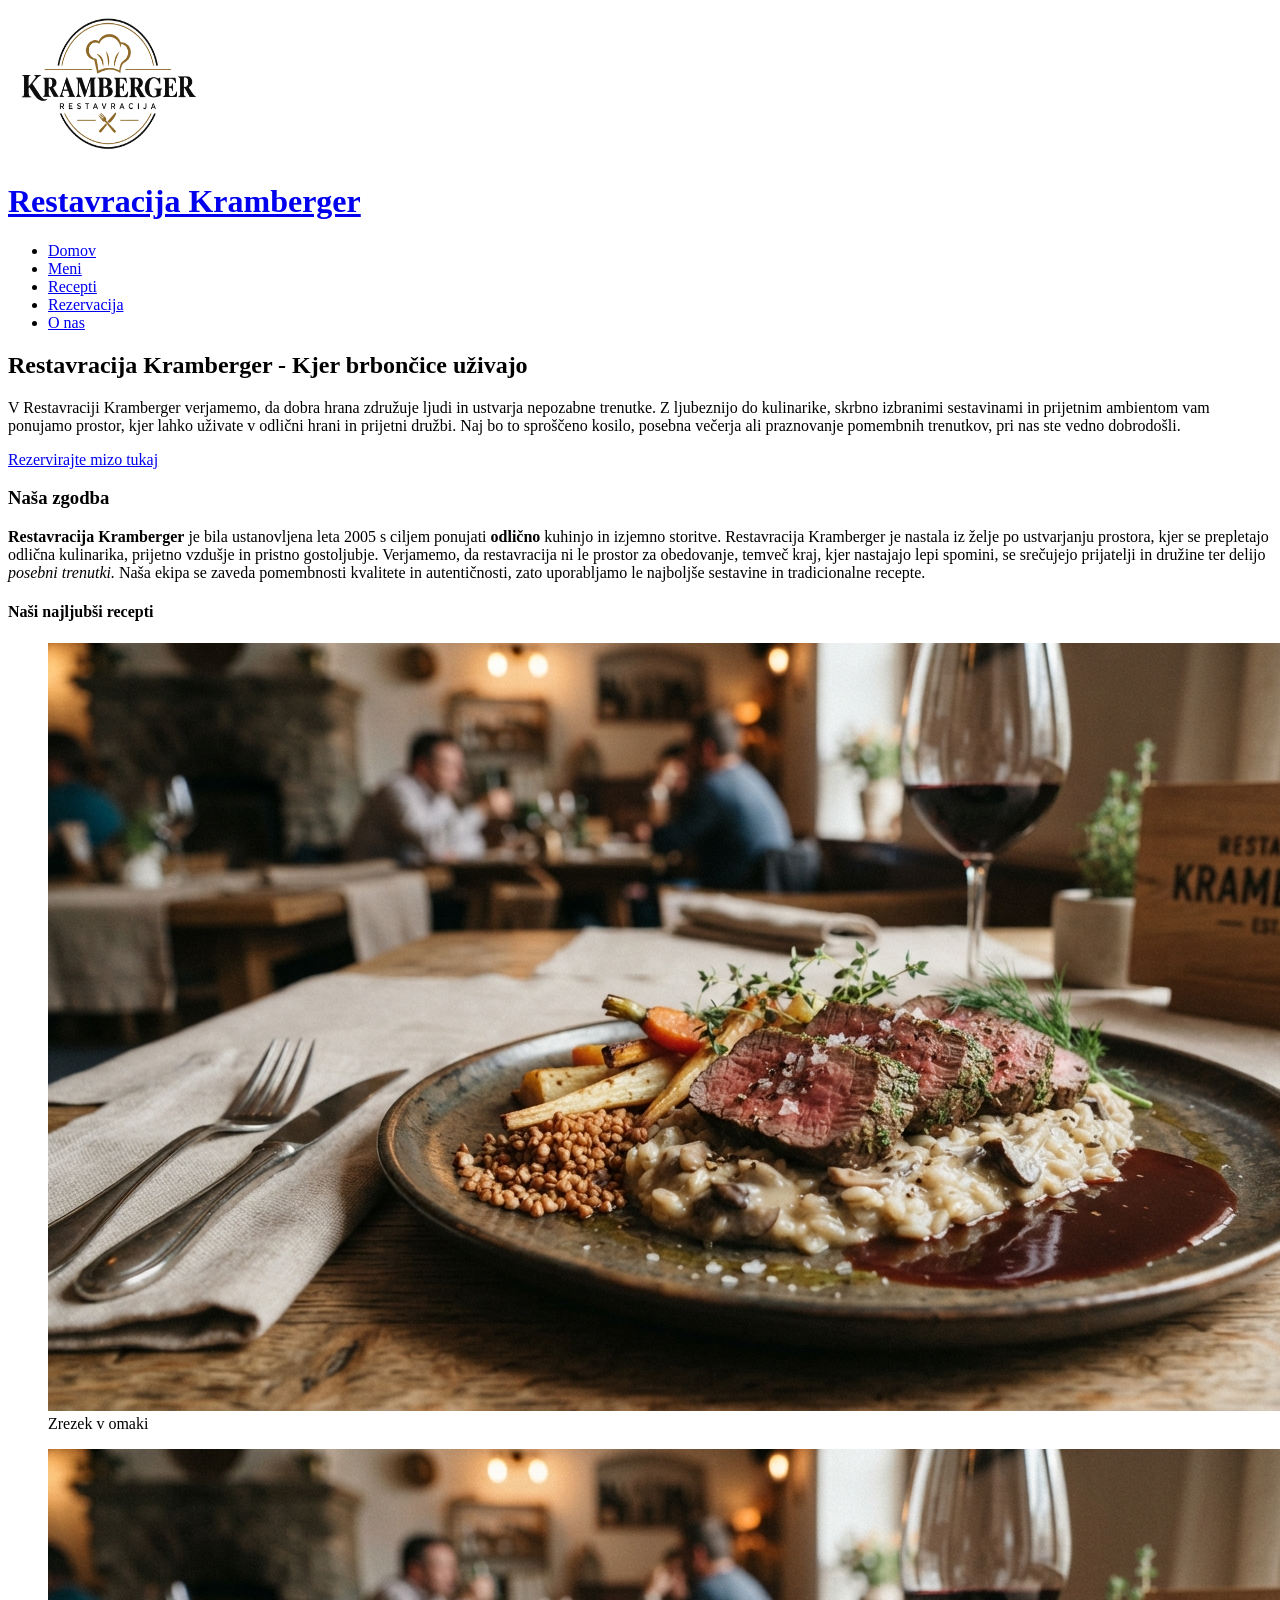
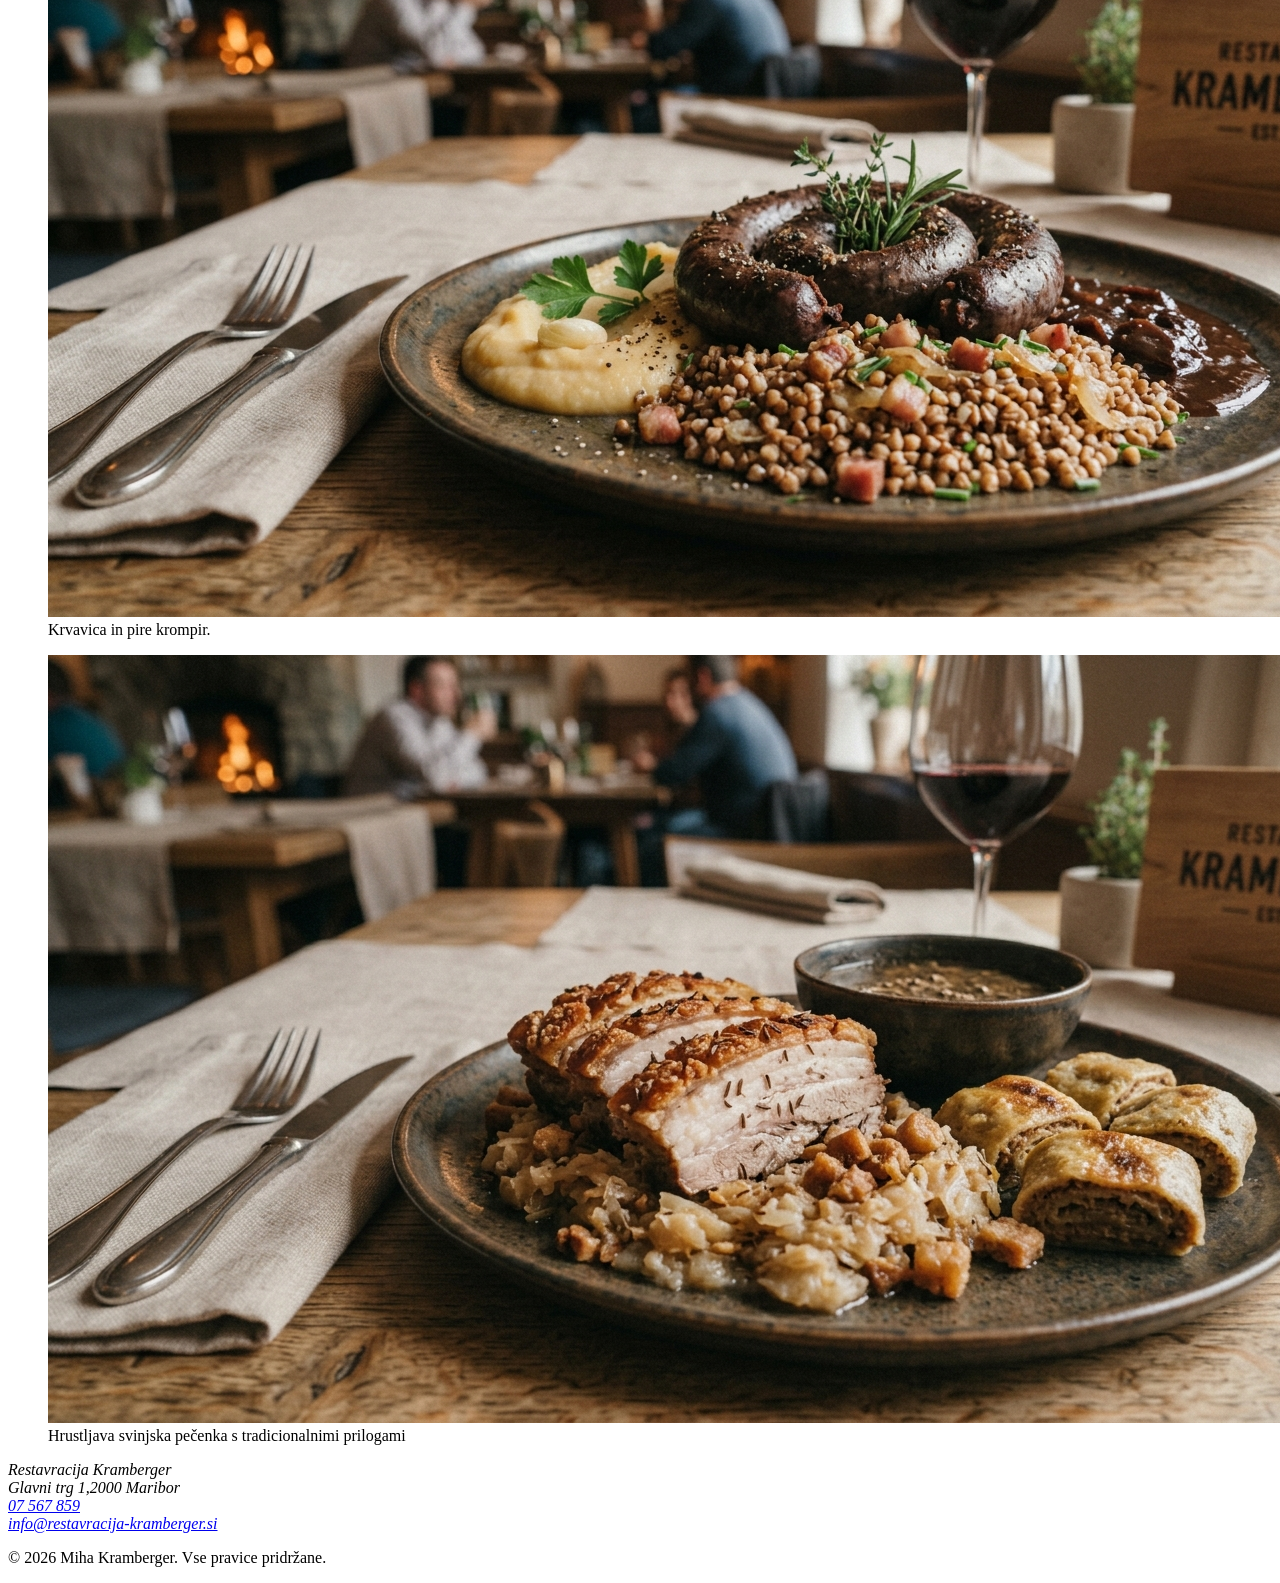
==== index.html @ 54b46d4f "Css osnova" ====
<!DOCTYPE html>
<html lang="sl">
<head>
    <meta charset="UTF-8">                                                      <!--Branje šumnikov-->
    <title>Restavracija Kramberger</title>      
    <meta name ="viewport" content="width=device-width, initial-scale=1.0">     <!--Prikaz na telefonu-->
</head>
<body>

    <header>    
        <a href="index.html">
            <img src="Slike/logo.png" alt="Logo Restavracije Kramberger" height="150" width="200"></a>
            <h1><a href="index.html">Restavracija Kramberger</a></h1>
            <nav>       <!--Navigacija (v bistvu je podobno kot unordered list)-->
                <ul>
                    <li><a href="index.html">Domov</a></li>
                    <li><a href="meni.html">Meni</a></li>
                    <li><a href="recepti.html">Recepti</a></li>
                    <li><a href="rezervacija.html">Rezervacija</a></li>
                    <li><a href="o-nas.html">O nas</a></li>
                </ul>
            </nav>
    </header>
<main>
    <section>   <!--Razdelitev <main>-->
        <h2>Restavracija Kramberger - Kjer brbončice uživajo</h2>

        <p>
            V Restavraciji Kramberger verjamemo, da dobra hrana združuje ljudi in ustvarja nepozabne trenutke. 
            Z ljubeznijo do kulinarike, skrbno izbranimi sestavinami in prijetnim ambientom vam ponujamo prostor, 
            kjer lahko uživate v odlični hrani in prijetni družbi. 
            Naj bo to sproščeno kosilo, posebna večerja ali praznovanje pomembnih trenutkov, pri nas ste vedno dobrodošli.
        </p>

       <a href="rezervacija.html">Rezervirajte mizo tukaj</a>
    </section>
    <section>
        <h3>Naša zgodba</h3>

        <p>
            <strong>Restavracija Kramberger</strong> je bila ustanovljena leta 2005 s ciljem ponujati <strong>odlično</strong> kuhinjo in izjemno storitve. 
            Restavracija Kramberger je nastala iz želje po ustvarjanju prostora, kjer se prepletajo odlična kulinarika, prijetno vzdušje in pristno 
            gostoljubje. Verjamemo, da restavracija ni le prostor za obedovanje, temveč kraj, kjer nastajajo lepi spomini, se srečujejo prijatelji in 
            družine ter delijo <em>posebni trenutki.</em>   <!--tag za ležeči tekst-->
            Naša ekipa se zaveda pomembnosti kvalitete in autentičnosti, zato uporabljamo le najboljše sestavine in tradicionalne recepte.
        </p>

    </section>
    <section>
        <h4>Naši najljubši recepti</h4>

        <article> 
                
            <figure>    
                <img src="Slike/steak.jpg" alt="Slika zrezka">       
                <figcaption>Zrezek v omaki</figcaption>     <!--Opis slike-->
            </figure>
        </article>
        <article>
            <figure>
                <img src="Slike/krvavica.jpg" alt="Slika krvavice s pire krompirom">
                <figcaption>Krvavica in pire krompir.</figcaption>
            </figure>
        </article>
        <article>
            <figure>
                <img src="Slike/svinjskap.jpg" alt="Slika svinjske pečenke s prilogami">
                <figcaption> Hrustljava svinjska pečenka s tradicionalnimi prilogami</figcaption>
            </figure>
        </article>
    </section>    
</main>

<footer>
    <address>       <!--Kontaktni podatki v nogi-->
        Restavracija Kramberger <br>
        Glavni trg 1,2000 Maribor <br>
        <a href="tel:+38612345678"> 07 567 859</a> <br>     <!--tel:+38612345678 omogoči klic prek telefona-->
        <a href="mailto:info@restavracija-kramberger.si">info@restavracija-kramberger.si</a>    <!--mailto:info@restavracija-kramberger.si omogoči pošiljanje e-pošte-->
    </address>
    <p>&copy; 2026 Miha Kramberger. Vse pravice pridržane.</p>      <!--&copy; znak za @-->
</footer>


</body>
</html>
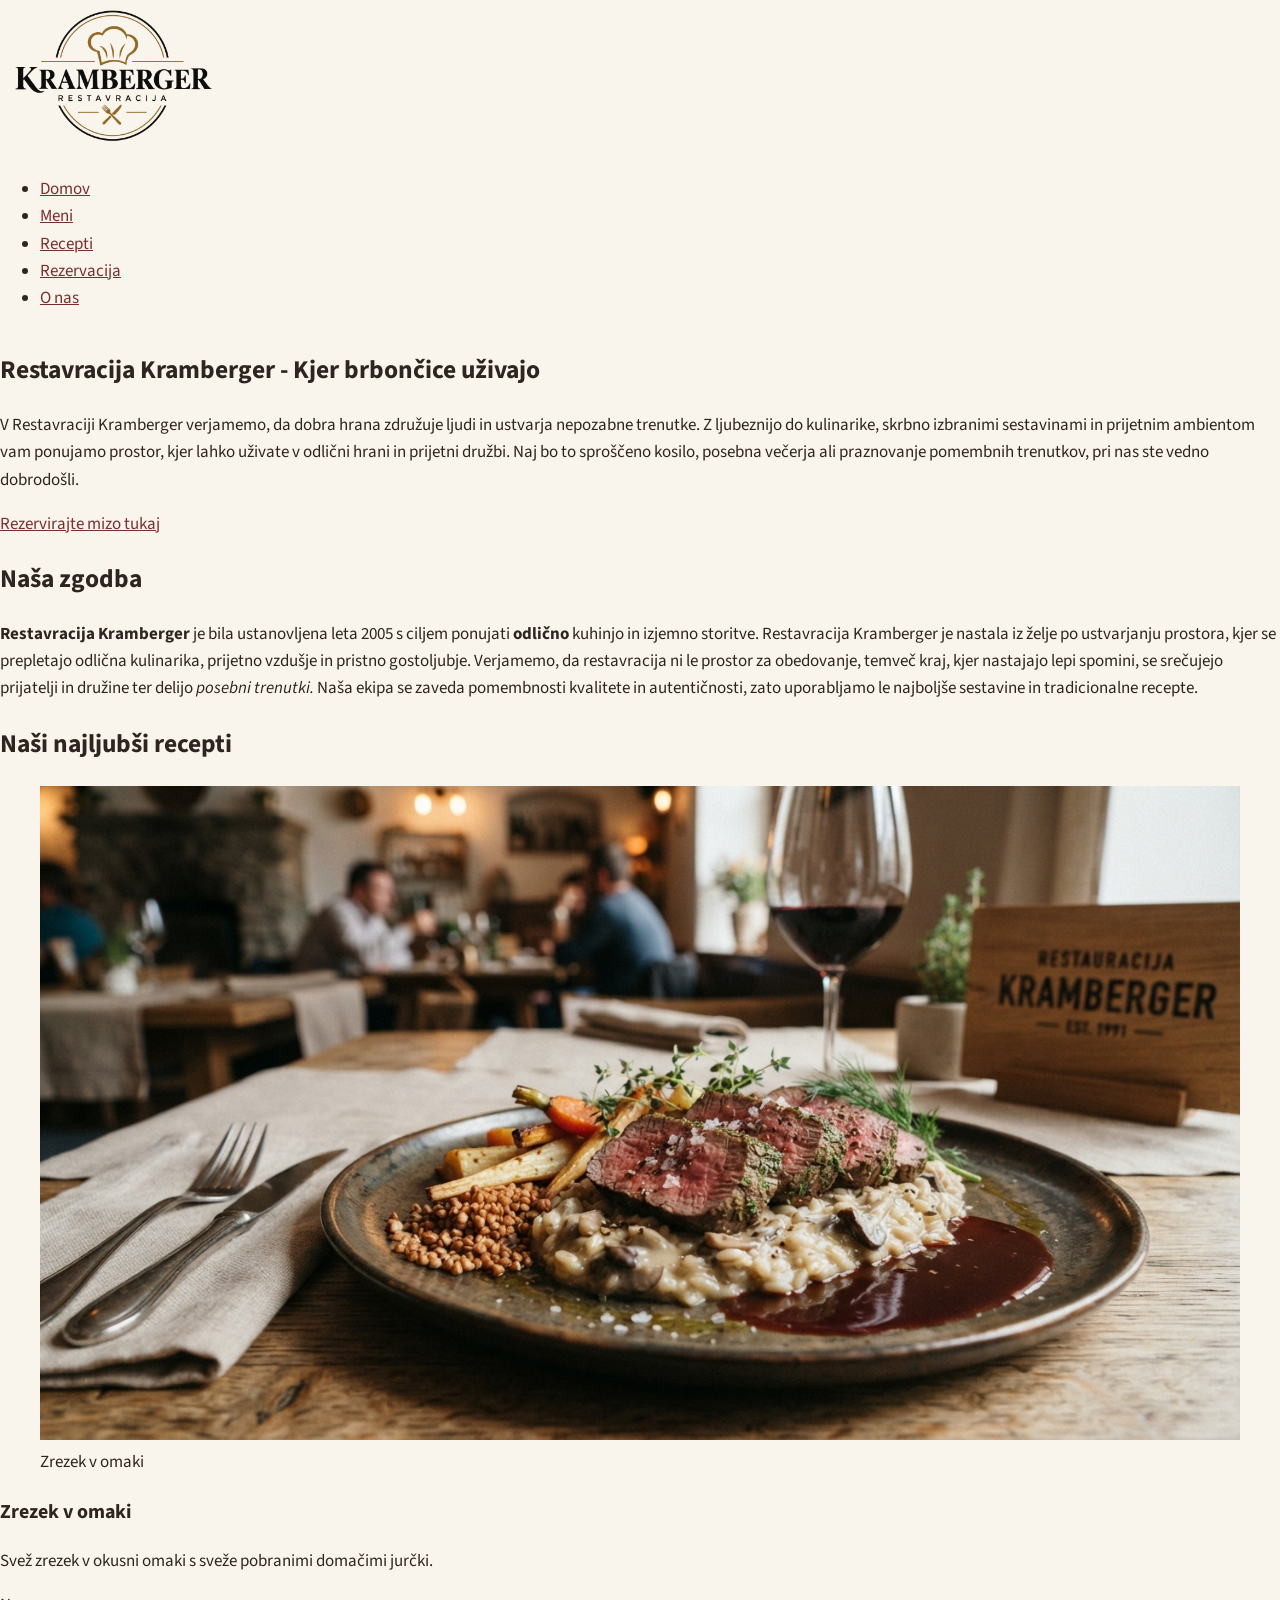
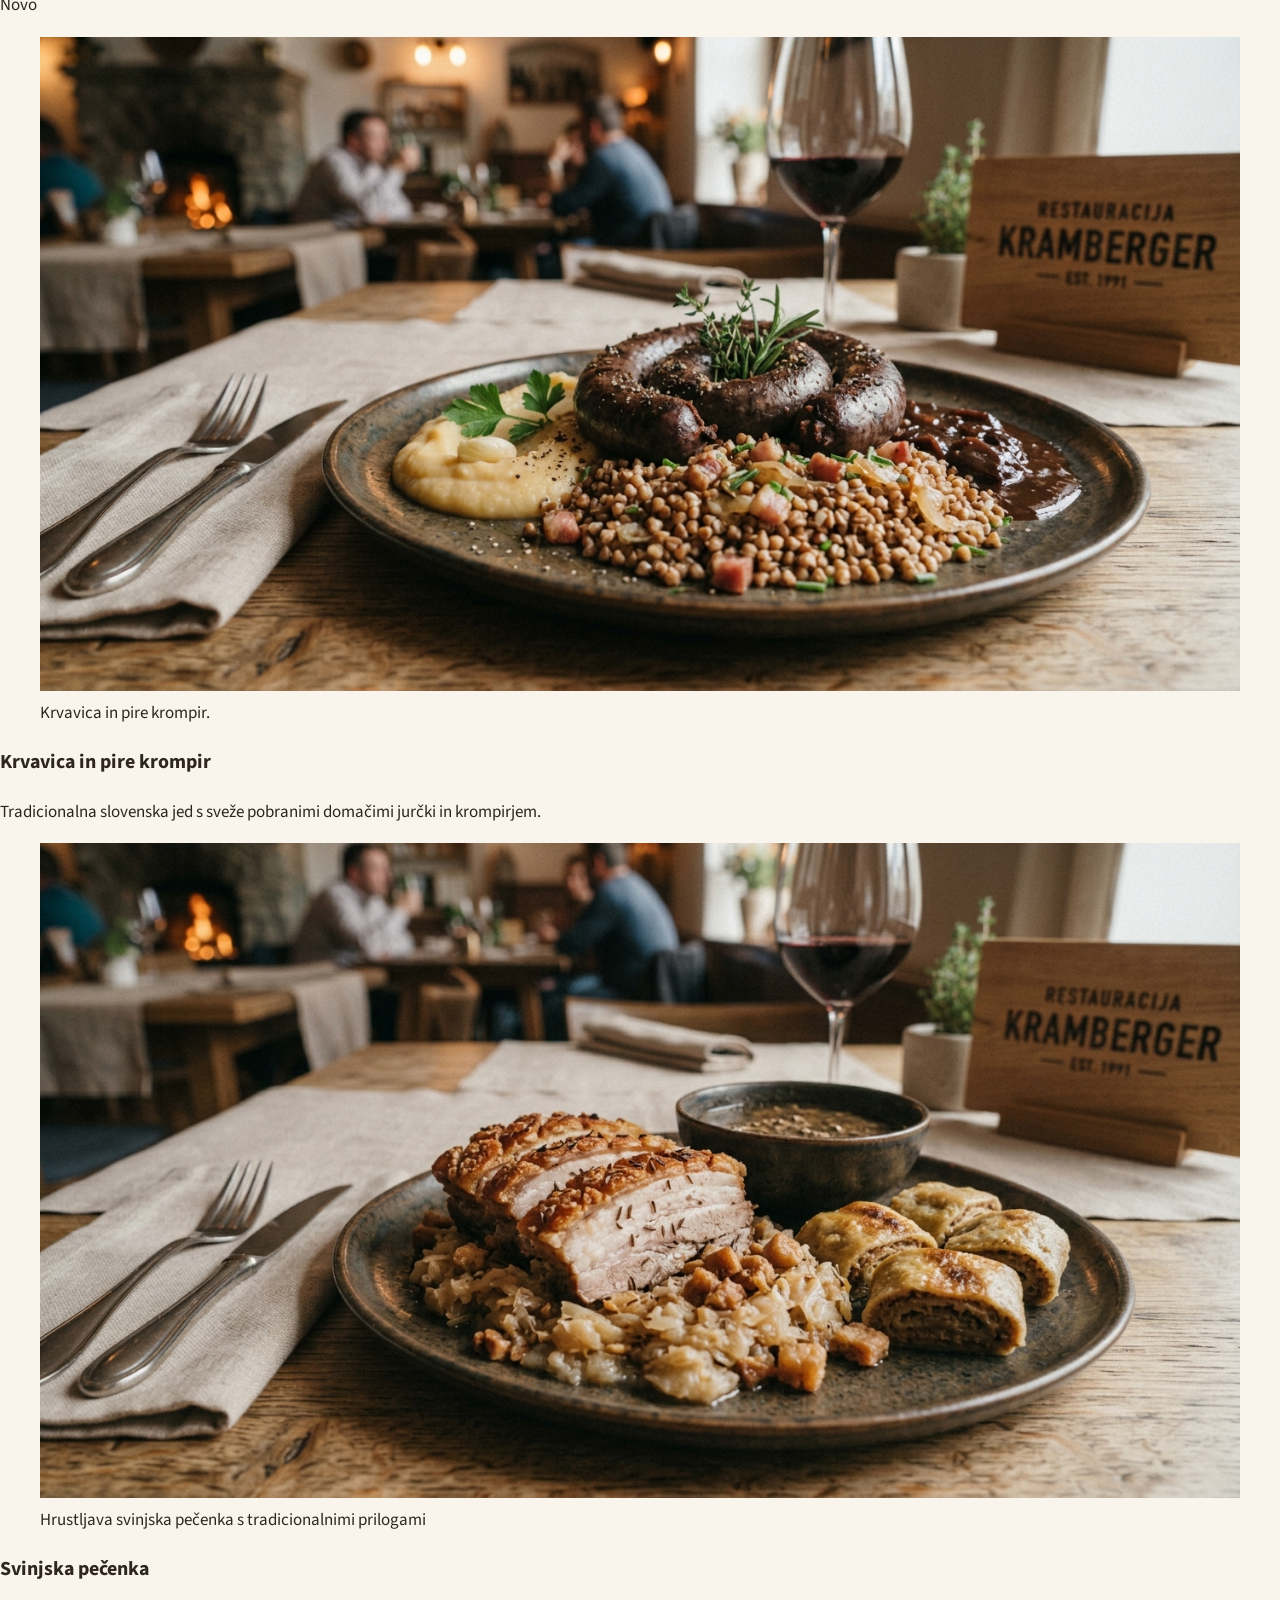
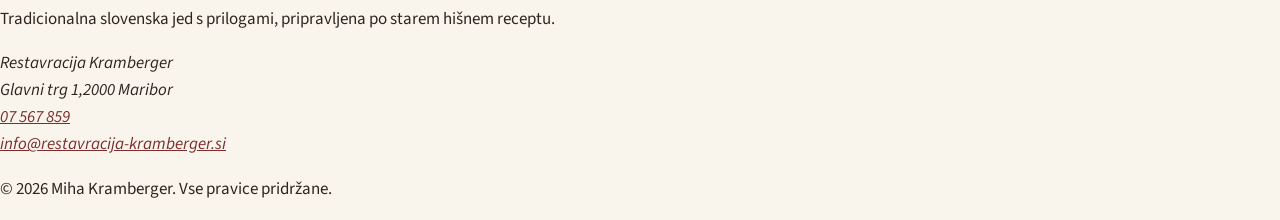
==== commit e82bbde3: "index.html: Dodajanje razredov" ====
--- a/index.html
+++ b/index.html
@@ -2,18 +2,21 @@
 <html lang="sl">
 <head>
     <meta charset="UTF-8">                                                      <!--Branje šumnikov-->
-    <title>Restavracija Kramberger</title>      
+    <title>Restavracija Kramberger</title>
     <meta name ="viewport" content="width=device-width, initial-scale=1.0">     <!--Prikaz na telefonu-->
+    <link rel="preconnect" href="https://fonts.googleapis.com">     <!--Hitrejše nalaganje Google Fonts-->
+    <link rel="preconnect" href="https://fonts.gstatic.com" crossorigin>
+    <link rel="stylesheet" href="https://fonts.googleapis.com/css2?family=Playfair+Display:wght@600;700&family=Source+Sans+3:ital,wght@0,400;0,600;0,700;1,400&display=swap">
+    <link rel="stylesheet" href="css/style.css">    <!--Vključitev stilske datoteke-->
 </head>
 <body>
 
-    <header>    
-        <a href="index.html">
-            <img src="Slike/logo.png" alt="Logo Restavracije Kramberger" height="150" width="200"></a>
-            <h1><a href="index.html">Restavracija Kramberger</a></h1>
+    <header>
+        <a class="logo" href="index.html">
+            <img src="Slike/logo.png" alt="Logo Restavracije Kramberger" height="150" width="225"></a>
             <nav>       <!--Navigacija (v bistvu je podobno kot unordered list)-->
                 <ul>
-                    <li><a href="index.html">Domov</a></li>
+                    <li><a href="index.html" class="aktivno" aria-current="page">Domov</a></li>
                     <li><a href="meni.html">Meni</a></li>
                     <li><a href="recepti.html">Recepti</a></li>
                     <li><a href="rezervacija.html">Rezervacija</a></li>
@@ -22,53 +25,62 @@
             </nav>
     </header>
 <main>
-    <section>   <!--Razdelitev <main>-->
-        <h2>Restavracija Kramberger - Kjer brbončice uživajo</h2>
+    <section class="hero">   <!--Uvodna sekcija s sliko v ozadju-->
+        <h1>Restavracija Kramberger - Kjer brbončice uživajo</h1>
 
         <p>
-            V Restavraciji Kramberger verjamemo, da dobra hrana združuje ljudi in ustvarja nepozabne trenutke. 
-            Z ljubeznijo do kulinarike, skrbno izbranimi sestavinami in prijetnim ambientom vam ponujamo prostor, 
-            kjer lahko uživate v odlični hrani in prijetni družbi. 
+            V Restavraciji Kramberger verjamemo, da dobra hrana združuje ljudi in ustvarja nepozabne trenutke.
+            Z ljubeznijo do kulinarike, skrbno izbranimi sestavinami in prijetnim ambientom vam ponujamo prostor,
+            kjer lahko uživate v odlični hrani in prijetni družbi.
             Naj bo to sproščeno kosilo, posebna večerja ali praznovanje pomembnih trenutkov, pri nas ste vedno dobrodošli.
         </p>
 
-       <a href="rezervacija.html">Rezervirajte mizo tukaj</a>
+       <a class="gumb" href="rezervacija.html">Rezervirajte mizo tukaj</a>
     </section>
     <section>
-        <h3>Naša zgodba</h3>
+        <h2>Naša zgodba</h2>
 
         <p>
-            <strong>Restavracija Kramberger</strong> je bila ustanovljena leta 2005 s ciljem ponujati <strong>odlično</strong> kuhinjo in izjemno storitve. 
-            Restavracija Kramberger je nastala iz želje po ustvarjanju prostora, kjer se prepletajo odlična kulinarika, prijetno vzdušje in pristno 
-            gostoljubje. Verjamemo, da restavracija ni le prostor za obedovanje, temveč kraj, kjer nastajajo lepi spomini, se srečujejo prijatelji in 
+            <strong>Restavracija Kramberger</strong> je bila ustanovljena leta 2005 s ciljem ponujati <strong>odlično</strong> kuhinjo in izjemno storitve.
+            Restavracija Kramberger je nastala iz želje po ustvarjanju prostora, kjer se prepletajo odlična kulinarika, prijetno vzdušje in pristno
+            gostoljubje. Verjamemo, da restavracija ni le prostor za obedovanje, temveč kraj, kjer nastajajo lepi spomini, se srečujejo prijatelji in
             družine ter delijo <em>posebni trenutki.</em>   <!--tag za ležeči tekst-->
             Naša ekipa se zaveda pomembnosti kvalitete in autentičnosti, zato uporabljamo le najboljše sestavine in tradicionalne recepte.
         </p>
 
     </section>
     <section>
-        <h4>Naši najljubši recepti</h4>
+        <h2>Naši najljubši recepti</h2>
 
-        <article> 
-                
-            <figure>    
-                <img src="Slike/steak.jpg" alt="Slika zrezka">       
-                <figcaption>Zrezek v omaki</figcaption>     <!--Opis slike-->
-            </figure>
-        </article>
-        <article>
-            <figure>
-                <img src="Slike/krvavica.jpg" alt="Slika krvavice s pire krompirom">
-                <figcaption>Krvavica in pire krompir.</figcaption>
-            </figure>
-        </article>
-        <article>
-            <figure>
-                <img src="Slike/svinjskap.jpg" alt="Slika svinjske pečenke s prilogami">
-                <figcaption> Hrustljava svinjska pečenka s tradicionalnimi prilogami</figcaption>
-            </figure>
-        </article>
-    </section>    
+        <div class="kartice">   <!--Kartice v mreži (tri v vrsti)-->
+            <article class="kartica">
+
+                <figure>
+                    <img src="Slike/steak.jpg" alt="Slika zrezka">
+                    <figcaption>Zrezek v omaki</figcaption>     <!--Opis slike-->
+                </figure>
+                <h3>Zrezek v omaki</h3>
+                <p>Svež zrezek v okusni omaki s sveže pobranimi domačimi jurčki.</p>
+            </article>
+            <article class="kartica">
+                <span class="znacka">Novo</span>    <!--Značka v zgornjem desnem kotu kartice-->
+                <figure>
+                    <img src="Slike/krvavica.jpg" alt="Slika krvavice s pire krompirjem">
+                    <figcaption>Krvavica in pire krompir.</figcaption>
+                </figure>
+                <h3>Krvavica in pire krompir</h3>
+                <p>Tradicionalna slovenska jed s sveže pobranimi domačimi jurčki in krompirjem.</p>
+            </article>
+            <article class="kartica">
+                <figure>
+                    <img src="Slike/svinjskap.jpg" alt="Slika svinjske pečenke s prilogami">
+                    <figcaption> Hrustljava svinjska pečenka s tradicionalnimi prilogami</figcaption>
+                </figure>
+                <h3>Svinjska pečenka</h3>
+                <p>Tradicionalna slovenska jed s prilogami, pripravljena po starem hišnem receptu.</p>
+            </article>
+        </div>
+    </section>
 </main>
 
 <footer>
@@ -83,4 +95,4 @@
 
 
 </body>
-</html>+</html>
--- a/css/style.css
+++ b/css/style.css
@@ -0,0 +1,71 @@
+
+/* Barve */
+:root {
+    
+    --barva-primarna: #7a2e2e;
+    --barva-primarna-temna: #5a2020;
+    --barva-poudarek: #c8963e;
+    --barva-poudarek-svetla: #e6bd74;
+    --barva-ozadje: #faf5ec;
+    --barva-besedilo: #2e2420;
+
+    --barva-svetlo: #ffffff;
+    --barva-kartica: #ffffff;
+    --barva-glava: #fffaf2;
+    --barva-noga: #2a1b18;
+    --barva-noga-besedilo: #f3e9d8;
+    --barva-obroba: #e3d5bd;
+    --barva-medlo: #6f625a;
+    --barva-vrstica: #f4ece0;
+    --barva-hover: #f6e3bd;
+    --barva-zaprto: #a12a2a;
+    --barva-zaprto-ozadje: #f8e0dc;
+    --barva-prekrivanje: rgba(30, 15, 10, 0.55);
+    --barva-fokus: rgba(200, 150, 62, 0.35);
+
+    /* sence */
+    --senca: 0 2px 10px rgba(46, 36, 32, 0.18);
+    --senca-besedila: 0 2px 6px rgba(0, 0, 0, 0.7);
+
+    /* pisave in mere */
+    --pisava-naslovi: "Playfair Display", Georgia, serif;
+    --pisava-besedilo: "Source Sans 3", Arial, sans-serif;
+    --polmer: 0.75rem;
+    --polmer-gumb: 62.5rem;
+}
+
+/* vsem elementom in tudi njihovim navideznim elementom nastavi border-box */
+*,
+*::before,
+*::after {
+    box-sizing: border-box; 
+}
+
+html {
+    scroll-behavior: smooth;
+    scroll-padding-top: 7rem;   /* sticky glava ne prekrije cilja sidra */
+}
+
+body {
+    display: flex;
+    flex-direction: column;
+    min-height: 100vh;
+    margin: 0;
+    font-family: var(--pisava-besedilo);
+    font-size: 1.0625rem;
+    line-height: 1.6;
+    color: var(--barva-besedilo);
+    background-color: var(--barva-ozadje);
+}
+
+a {
+    color: var(--barva-primarna);
+}
+
+a:hover {
+    color: var(--barva-primarna-temna);
+}
+
+img {
+    max-width: 100%;
+}
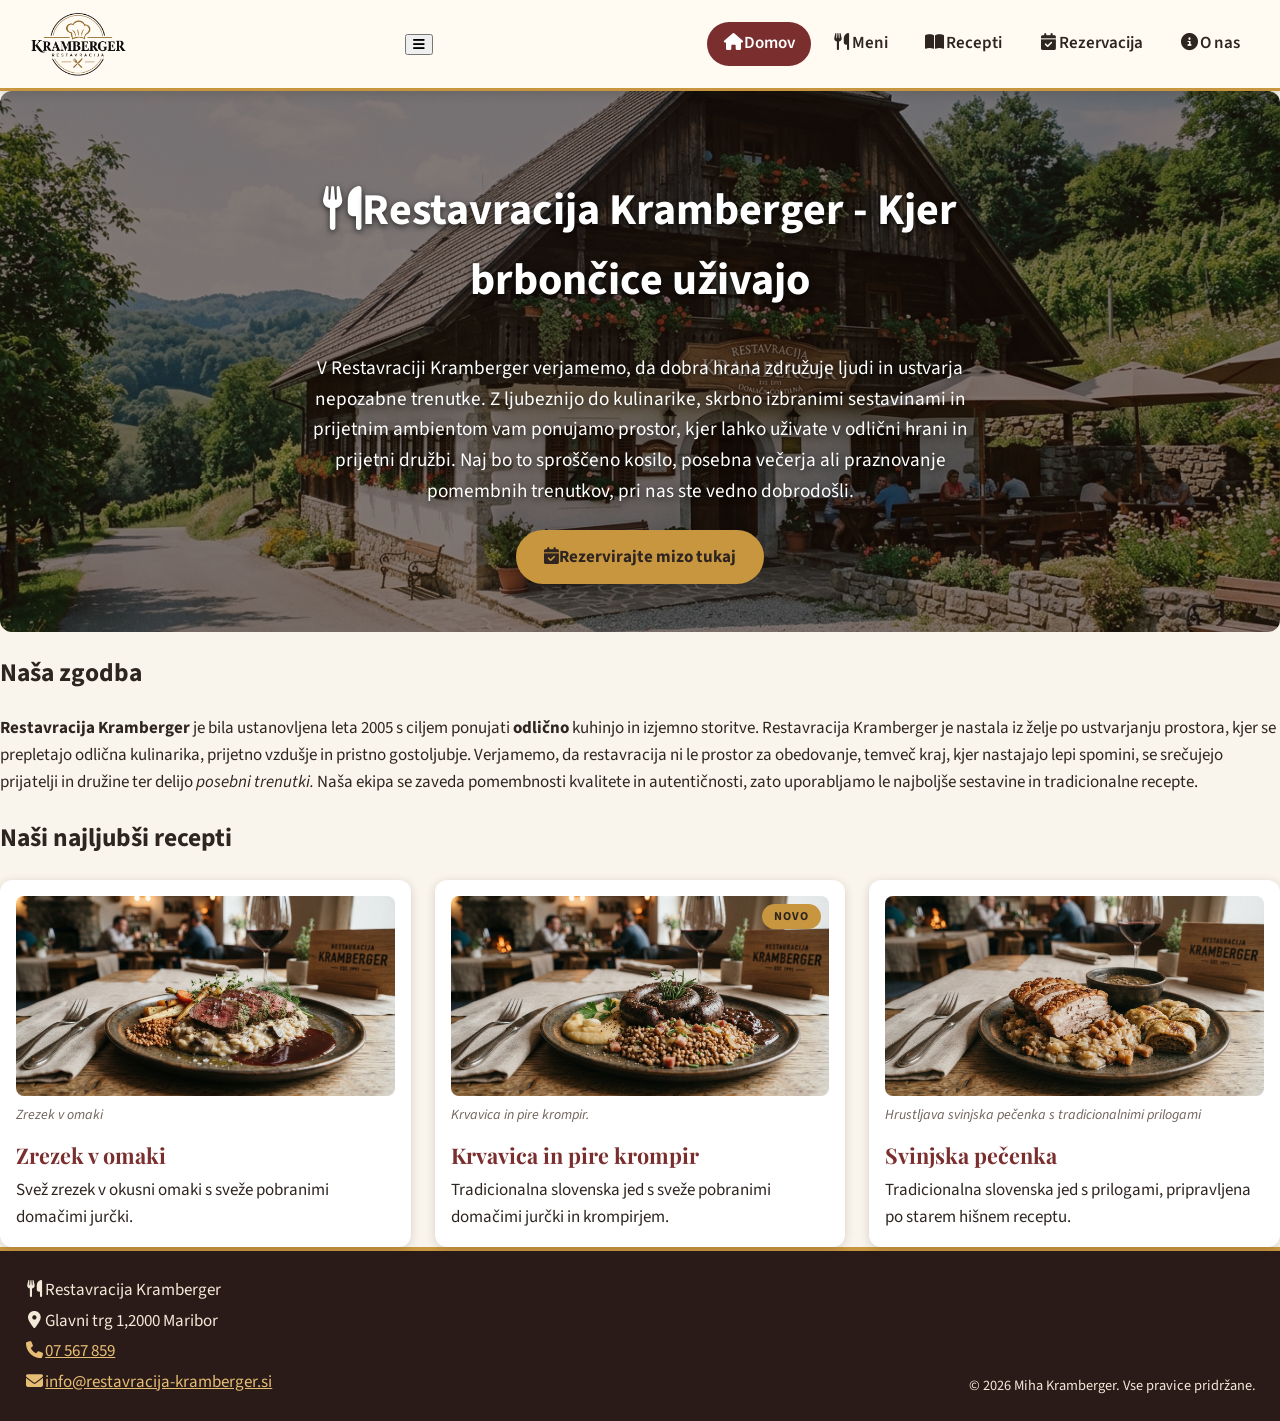
==== commit 0fb97ff2: "index.html: Dodajanje povezav za ikone v header in footer in dodan gumb med logo in <nav>" ====
--- a/index.html
+++ b/index.html
@@ -7,26 +7,31 @@
     <link rel="preconnect" href="https://fonts.googleapis.com">     <!--Hitrejše nalaganje Google Fonts-->
     <link rel="preconnect" href="https://fonts.gstatic.com" crossorigin>
     <link rel="stylesheet" href="https://fonts.googleapis.com/css2?family=Playfair+Display:wght@600;700&family=Source+Sans+3:ital,wght@0,400;0,600;0,700;1,400&display=swap">
+    <link rel="stylesheet" href="https://cdnjs.cloudflare.com/ajax/libs/font-awesome/6.5.2/css/all.min.css">    <!--Knjižnica ikon Font Awesome-->
     <link rel="stylesheet" href="css/style.css">    <!--Vključitev stilske datoteke-->
+    <script src="js/meni.js" defer></script>    <!--Skripta za odpiranje in zapiranje hamburger menija-->
 </head>
 <body>
 
     <header>
         <a class="logo" href="index.html">
             <img src="Slike/logo.png" alt="Logo Restavracije Kramberger" height="150" width="225"></a>
-            <nav>       <!--Navigacija (v bistvu je podobno kot unordered list)-->
-                <ul>
-                    <li><a href="index.html" class="aktivno" aria-current="page">Domov</a></li>
-                    <li><a href="meni.html">Meni</a></li>
-                    <li><a href="recepti.html">Recepti</a></li>
-                    <li><a href="rezervacija.html">Rezervacija</a></li>
-                    <li><a href="o-nas.html">O nas</a></li>
-                </ul>
-            </nav>
+        <button class="meni-gumb" type="button" aria-expanded="false" aria-controls="glavna-navigacija" aria-label="Odpri meni">    <!--Gumb hamburger meni (viden samo na telefonu)-->
+            <i class="fa-solid fa-bars" aria-hidden="true"></i>
+        </button>
+        <nav id="glavna-navigacija">       <!--Navigacija (v bistvu je podobno kot unordered list)-->
+            <ul>
+                <li><a href="index.html" class="aktivno" aria-current="page"><i class="fa-solid fa-house fa-fw ikona" aria-hidden="true"></i>Domov</a></li>
+                <li><a href="meni.html"><i class="fa-solid fa-utensils fa-fw ikona" aria-hidden="true"></i>Meni</a></li>
+                <li><a href="recepti.html"><i class="fa-solid fa-book-open fa-fw ikona" aria-hidden="true"></i>Recepti</a></li>
+                <li><a href="rezervacija.html"><i class="fa-solid fa-calendar-check fa-fw ikona" aria-hidden="true"></i>Rezervacija</a></li>
+                <li><a href="o-nas.html"><i class="fa-solid fa-circle-info fa-fw ikona" aria-hidden="true"></i>O nas</a></li>
+            </ul>
+        </nav>
     </header>
 <main>
     <section class="hero">   <!--Uvodna sekcija s sliko v ozadju-->
-        <h1>Restavracija Kramberger - Kjer brbončice uživajo</h1>
+        <h1><i class="fa-solid fa-utensils ikona" aria-hidden="true"></i>Restavracija Kramberger - Kjer brbončice uživajo</h1>
 
         <p>
             V Restavraciji Kramberger verjamemo, da dobra hrana združuje ljudi in ustvarja nepozabne trenutke.
@@ -35,7 +40,7 @@
             Naj bo to sproščeno kosilo, posebna večerja ali praznovanje pomembnih trenutkov, pri nas ste vedno dobrodošli.
         </p>
 
-       <a class="gumb" href="rezervacija.html">Rezervirajte mizo tukaj</a>
+       <a class="gumb" href="rezervacija.html"><i class="fa-solid fa-calendar-check ikona" aria-hidden="true"></i>Rezervirajte mizo tukaj</a>
     </section>
     <section>
         <h2>Naša zgodba</h2>
@@ -85,14 +90,14 @@
 
 <footer>
     <address>       <!--Kontaktni podatki v nogi-->
-        Restavracija Kramberger <br>
-        Glavni trg 1,2000 Maribor <br>
-        <a href="tel:+38612345678"> 07 567 859</a> <br>     <!--tel:+38612345678 omogoči klic prek telefona-->
-        <a href="mailto:info@restavracija-kramberger.si">info@restavracija-kramberger.si</a>    <!--mailto:info@restavracija-kramberger.si omogoči pošiljanje e-pošte-->
+        <i class="fa-solid fa-utensils fa-fw ikona" aria-hidden="true"></i>Restavracija Kramberger <br>
+        <i class="fa-solid fa-location-dot fa-fw ikona" aria-hidden="true"></i>Glavni trg 1,2000 Maribor <br>
+        <a href="tel:+38612345678"><i class="fa-solid fa-phone fa-fw ikona" aria-hidden="true"></i>07 567 859</a> <br>     <!--tel:+38612345678 omogoči klic prek telefona-->
+        <a href="mailto:info@restavracija-kramberger.si"><i class="fa-solid fa-envelope fa-fw ikona" aria-hidden="true"></i>info@restavracija-kramberger.si</a>    <!--mailto:info@restavracija-kramberger.si omogoči pošiljanje e-pošte-->
     </address>
     <p>&copy; 2026 Miha Kramberger. Vse pravice pridržane.</p>      <!--&copy; znak za @-->
 </footer>
 
 
 </body>
-</html>
+</html>
--- a/css/style.css
+++ b/css/style.css
@@ -68,4 +68,555 @@
 
 img {
     max-width: 100%;
+}
+/* Glava (vedno vidna na vrhu) */
+header {
+    position: sticky;
+    top: 0;
+    z-index: 100;
+    display: flex;
+    flex-wrap: wrap;
+    justify-content: space-between;     /* logotip levo, navigacija desno */
+    align-items: center;
+    gap: 0.5rem 1.5rem;
+    padding: 0.5rem 1.5rem;
+    background-color: var(--barva-glava);
+    border-bottom: 3px solid var(--barva-poudarek);
+    box-shadow: var(--senca);
+}
+
+.logo {
+    display: block;
+    line-height: 0;
+}
+
+.logo img {
+    display: block;
+    width: auto;
+    height: 4.5rem;
+}
+
+header nav ul {
+    display: flex;
+    flex-wrap: wrap;
+    gap: 0.25rem;
+    margin: 0;
+    padding: 0;
+    list-style: none;
+}
+
+header nav a {
+    display: block;
+    padding: 0.5rem 1rem;
+    border-radius: var(--polmer-gumb);
+    font-weight: 600;
+    text-decoration: none;
+    color: var(--barva-besedilo);
+    transition: background-color 0.2s;
+}
+
+header nav a:hover {
+    background-color: var(--barva-hover);
+}
+
+header nav a.aktivno {
+    background-color: var(--barva-primarna);
+    color: var(--barva-svetlo);
+}
+
+header nav a.aktivno:hover {
+    background-color: var(--barva-primarna-temna);
+}
+/* Gumbi (povezava in gumbi v obrazcu) */
+.gumb {
+    display: inline-block;
+    padding: 0.7rem 1.6rem;
+    border: 2px solid var(--barva-primarna);
+    border-radius: var(--polmer-gumb);
+    font: inherit;
+    font-weight: 700;
+    text-decoration: none;
+    color: var(--barva-svetlo);
+    background-color: var(--barva-primarna);
+    cursor: pointer;
+    transition: background-color 0.2s, color 0.2s, border-color 0.2s;
+}
+
+.gumb:hover {
+    border-color: var(--barva-primarna-temna);
+    color: var(--barva-svetlo);
+    background-color: var(--barva-primarna-temna);
+}
+
+.gumb-sekundarni {
+    border-color: var(--barva-obroba);
+    color: var(--barva-medlo);
+    background-color: var(--barva-ozadje);
+    font-weight: 600;
+}
+
+.gumb-sekundarni:hover {
+    border-color: var(--barva-poudarek);
+    color: var(--barva-besedilo);
+    background-color: var(--barva-hover);
+}
+
+/* Noga */
+footer {
+    display: flex;
+    flex-wrap: wrap;
+    justify-content: space-between;
+    align-items: flex-end;
+    gap: 1rem;
+    padding: 1.5rem;
+    border-top: 4px solid var(--barva-poudarek);
+    color: var(--barva-noga-besedilo);
+    background-color: var(--barva-noga);
+}
+
+footer address {
+    font-style: normal;
+    line-height: 1.8;
+}
+
+footer a {
+    color: var(--barva-poudarek-svetla);
+}
+
+footer a:hover {
+    color: var(--barva-svetlo);
+}
+
+footer p {
+    margin: 0;
+    font-size: 0.9rem;
+}
+
+/* index.html */
+.hero {
+    display: flex;
+    flex-direction: column;
+    align-items: center;
+    justify-content: center;
+    min-height: 60vh;
+    padding: 3rem 1.5rem;
+    border-radius: var(--polmer);
+    text-align: center;
+    color: var(--barva-svetlo);
+    /* temen preliv čez sliko, da je besedilo berljivo */
+    background-image: linear-gradient(var(--barva-prekrivanje), var(--barva-prekrivanje)), url("../Slike/stavba.jpg");
+    background-size: cover;
+    background-position: center;
+    background-repeat: no-repeat;
+}
+
+.hero h1 {
+    max-width: 40rem;
+    color: var(--barva-svetlo);
+    font-size: 2.75rem;
+    text-shadow: var(--senca-besedila);
+}
+
+.hero p {
+    max-width: 42rem;
+    margin: 0 0 1.5rem;
+    font-size: 1.2rem;
+    text-shadow: var(--senca-besedila);
+}
+
+.hero .gumb {
+    border-color: var(--barva-poudarek);
+    color: var(--barva-besedilo);
+    background-color: var(--barva-poudarek);
+    text-shadow: none;
+}
+
+.hero .gumb:hover {
+    border-color: var(--barva-poudarek-svetla);
+    color: var(--barva-besedilo);
+    background-color: var(--barva-poudarek-svetla);
+}
+
+.kartice {
+    display: grid;
+    grid-template-columns: repeat(3, 1fr);  /* tri kartice v vrsti, enaka višina */
+    gap: 1.5rem;
+}
+
+.kartica {
+    position: relative;     /* za pozicioniranje značke */
+    padding: 1rem;
+    border-radius: var(--polmer);
+    background-color: var(--barva-kartica);
+    box-shadow: var(--senca);
+}
+
+.kartica figure {
+    margin: 0 0 0.75rem;
+}
+
+.kartica img {
+    display: block;
+    width: 100%;
+    height: 200px;
+    border-radius: 0.5rem;
+    object-fit: cover;      /* obreže sliko, razmerje stranic ostane pravilno */
+}
+
+.kartica figcaption {
+    margin-top: 0.5rem;
+    font-size: 0.875rem;
+    font-style: italic;
+    color: var(--barva-medlo);
+}
+
+.kartica h3 {
+    margin: 0 0 0.25rem;
+    font-family: var(--pisava-naslovi);
+    font-size: 1.35rem;
+    color: var(--barva-primarna);
+}
+
+.kartica p {
+    margin: 0;
+}
+
+.znacka {
+    position: absolute;     /* zgornji desni kot kartice, čez sliko */
+    top: 1.5rem;
+    right: 1.5rem;
+    padding: 0.2rem 0.75rem;
+    border-radius: var(--polmer-gumb);
+    font-size: 0.75rem;
+    font-weight: 700;
+    letter-spacing: 0.08em;
+    text-transform: uppercase;
+    color: var(--barva-besedilo);
+    background-color: var(--barva-poudarek);
+}
+/* Tabele (meni.html, o-nas.html) */
+.tabela-ovoj {
+    overflow-x: auto;
+}
+
+.tabela {
+    width: 100%;
+    border-collapse: collapse;
+    background-color: var(--barva-kartica);
+    box-shadow: var(--senca);
+}
+
+.tabela caption {
+    padding-bottom: 0.5rem;
+    text-align: left;
+    font-style: italic;
+    color: var(--barva-medlo);
+}
+
+.tabela th,
+.tabela td {
+    padding: 0.75rem 1rem;
+    border-bottom: 1px solid var(--barva-obroba);
+    text-align: left;
+    vertical-align: top;
+}
+
+.tabela thead th {
+    color: var(--barva-svetlo);
+    background-color: var(--barva-primarna);
+}
+
+.tabela tbody tr:nth-child(even) {
+    background-color: var(--barva-vrstica);
+}
+
+.tabela tbody tr:hover {
+    background-color: var(--barva-hover);
+}
+
+/* zadnji stolpec (cene, ure) desno */
+.tabela th:last-child,
+.tabela td:last-child {
+    text-align: right;
+}
+
+.tabela-meni {
+    table-layout: fixed;        /* enake širine stolpcev v vseh tabelah */
+    min-width: 40rem;
+}
+
+.tabela-meni th:nth-child(1) {
+    width: 24%;
+}
+
+.tabela-meni th:nth-child(3) {
+    width: 24%;
+}
+
+.tabela-meni th:nth-child(4) {
+    width: 8rem;
+}
+
+.tabela-meni td:first-child {
+    font-weight: 700;
+}
+
+.tabela-meni td:nth-child(3) {
+    font-size: 0.9rem;
+    color: var(--barva-medlo);
+}
+
+.tabela-meni td:last-child {
+    font-weight: 700;
+    white-space: nowrap;
+    color: var(--barva-primarna);
+}
+
+/* o-nas.html: delovni čas */
+.tabela-cas {
+    max-width: 40rem;
+}
+
+.tabela-cas tbody th {
+    font-weight: 700;
+}
+
+.tabela tbody tr.zaprto,
+.tabela tbody tr.zaprto:hover {
+    color: var(--barva-zaprto);
+    background-color: var(--barva-zaprto-ozadje);
+    font-weight: 700;
+}
+
+.tabela tbody tr.zaprto td,
+.tabela tbody tr.zaprto th {
+    text-transform: uppercase;
+    letter-spacing: 0.04em;
+}
+
+.tabela tbody tr.zaprto th {
+    border-left: 4px solid var(--barva-zaprto);
+}
+/* rezervacija.html */
+.obrazec fieldset {
+    margin: 2rem 0 1.5rem;
+    padding: 1.5rem;
+    border: 1px solid var(--barva-obroba);
+    border-top: 3px solid var(--barva-primarna);
+    border-radius: var(--polmer);
+    background-color: var(--barva-kartica);
+    box-shadow: var(--senca);
+}
+
+.obrazec legend {
+    padding: 0.3rem 1.1rem;
+    border-radius: var(--polmer-gumb);
+    font-family: var(--pisava-naslovi);
+    font-size: 1.15rem;
+    font-weight: 700;
+    color: var(--barva-svetlo);
+    background-color: var(--barva-primarna);
+}
+
+/* oznake v enem stolpcu, polja v drugem */
+.vrstica {
+    display: grid;
+    grid-template-columns: 12rem 1fr;
+    align-items: center;
+    gap: 0.5rem 1rem;
+    margin-top: 1rem;
+}
+
+.obrazec label,
+.oznaka {
+    font-weight: 600;
+}
+
+.polje {
+    width: 100%;
+    max-width: 32rem;
+    padding: 0.6rem 0.8rem;
+    border: 2px solid var(--barva-obroba);
+    border-radius: 0.5rem;
+    font: inherit;
+    color: var(--barva-besedilo);
+    background-color: var(--barva-kartica);
+    transition: border-color 0.2s, box-shadow 0.2s;
+}
+
+.polje:focus {
+    outline: none;
+    border-color: var(--barva-primarna);    /* obroba spremeni barvo ob vpisovanju */
+    box-shadow: 0 0 0 3px var(--barva-fokus);
+}
+
+textarea.polje {
+    max-width: none;
+    resize: vertical;
+}
+
+.moznosti {
+    display: flex;
+    flex-wrap: wrap;
+    gap: 0.5rem 1.5rem;
+}
+
+.moznost label {
+    font-weight: 400;
+}
+
+.soglasje {
+    grid-column: 2;
+}
+
+.obrazec input[type="radio"],
+.obrazec input[type="checkbox"] {
+    margin-right: 0.35rem;
+}
+
+.gumbi {
+    display: flex;
+    flex-wrap: wrap;
+    justify-content: flex-end;
+    gap: 1rem;
+}
+/* recepti.html */
+.kazalo {
+    display: flex;
+    flex-wrap: wrap;
+    gap: 0.75rem;
+    margin: 1rem 0 2rem;
+    padding: 0;
+    list-style: none;
+}
+
+.kazalo a {
+    display: inline-block;
+    padding: 0.5rem 1.25rem;
+    border: 2px solid var(--barva-primarna);
+    border-radius: var(--polmer-gumb);
+    font-weight: 600;
+    text-decoration: none;
+    color: var(--barva-primarna);
+    transition: background-color 0.2s, color 0.2s;
+}
+
+.kazalo a:hover {
+    color: var(--barva-svetlo);
+    background-color: var(--barva-primarna);
+}
+
+.recept {
+    margin-bottom: 2rem;
+    padding: 1.5rem 2rem;
+    border-radius: var(--polmer);
+    background-color: var(--barva-kartica);
+    box-shadow: var(--senca);
+}
+
+.recept > h2 {
+    margin-top: 0;
+}
+
+.recept-vrh {
+    display: grid;              /* slika in sestavine drug ob drugem */
+    grid-template-columns: 1fr 1fr;
+    align-items: start;
+    gap: 2rem;
+}
+
+.recept-vrh figure {
+    margin: 0;
+}
+
+.recept-vrh img {
+    display: block;
+    width: 100%;
+    height: auto;
+    border-radius: 0.5rem;
+}
+
+.recept-vrh figcaption {
+    margin-top: 0.5rem;
+    font-size: 0.875rem;
+    font-style: italic;
+    color: var(--barva-medlo);
+}
+
+.recept-podatki {
+    margin: 0;
+    font-weight: 600;
+    color: var(--barva-medlo);
+}
+
+.recept h3 {
+    margin-top: 1rem;
+}
+
+.recept ul,
+.recept ol {
+    margin: 0;
+    padding-left: 1.5rem;
+}
+
+.recept li {
+    margin-bottom: 0.35rem;
+}
+
+.recept ol li::marker {
+    font-weight: 700;
+    color: var(--barva-poudarek);
+}
+
+.recept-postopek {
+    margin-top: 1rem;       /* postopek pod njima čez celotno širino */
+}
+
+.na-vrh {
+    margin: 1rem 0 0;
+    text-align: right;
+    font-weight: 700;
+}
+/* o-nas.html */
+.zgodba {
+    display: grid;              /* zgodba in slika drugo ob drugi */
+    grid-template-columns: 3fr 2fr;
+    align-items: start;
+    gap: 2rem;
+}
+
+.zgodba-besedilo p:first-child {
+    margin-top: 0;
+}
+
+.zgodba figure {
+    margin: 0;
+    padding: 0.75rem;
+    border-radius: var(--polmer);
+    background-color: var(--barva-kartica);
+    box-shadow: var(--senca);
+}
+
+.zgodba img {
+    display: block;
+    width: 100%;
+    height: auto;
+    border-radius: 0.5rem;
+}
+
+.zgodba figcaption {
+    margin-top: 0.5rem;
+    font-size: 0.875rem;
+    font-style: italic;
+    color: var(--barva-medlo);
+}
+
+.zemljevid {
+    display: block;
+    width: 100%;
+    height: 400px;
+    margin-bottom: 0.75rem;
+    border: 0;
+    border-radius: var(--polmer);
+    box-shadow: var(--senca);
 }
